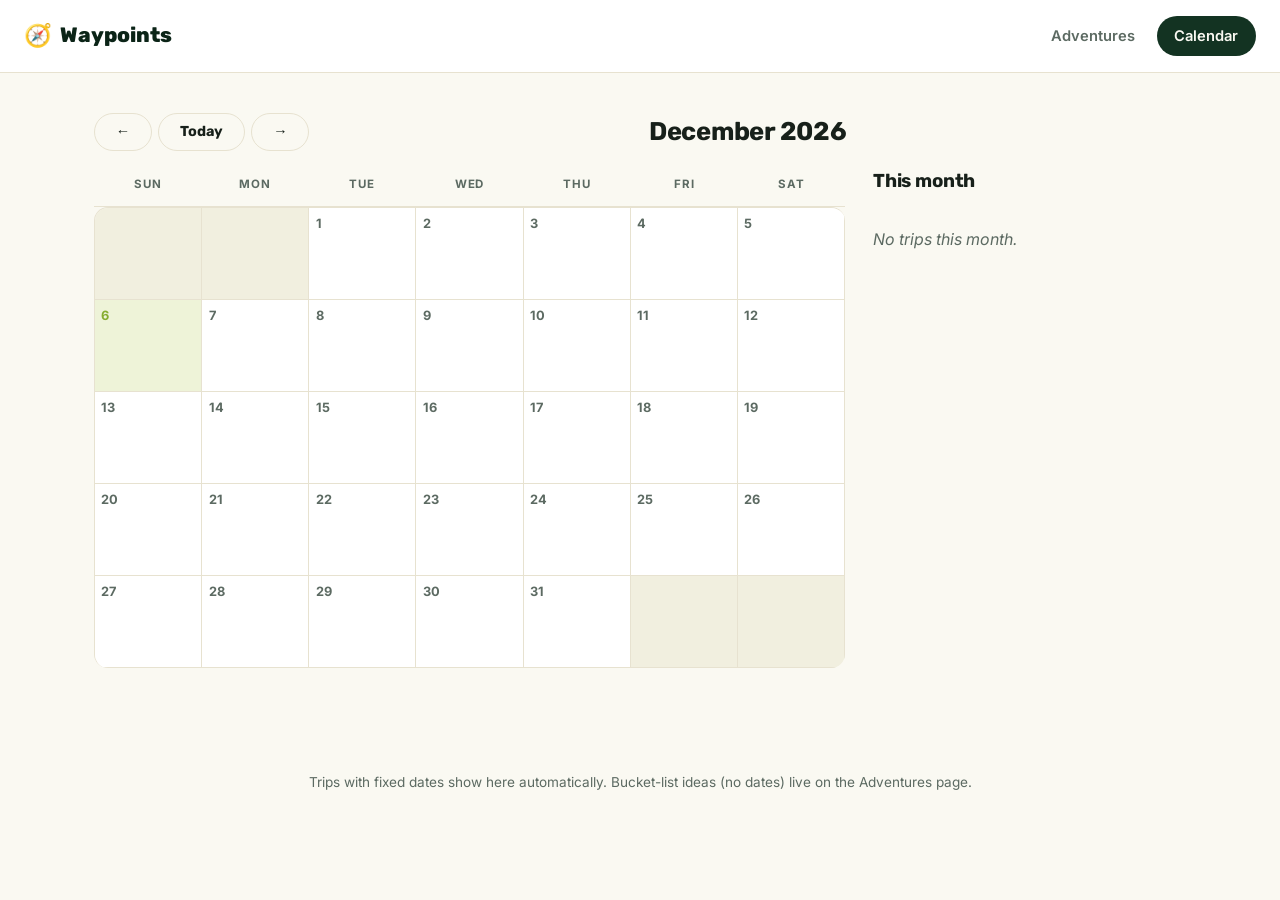
==== calendar.html @ 16d85316 "Add Waypoints adventure site (adventures list, calendar, per-trip pages)" ====
<!doctype html>
<html lang="en">
<head>
<meta charset="utf-8">
<meta name="viewport" content="width=device-width, initial-scale=1">
<title>Waypoints — Calendar</title>
<link rel="preconnect" href="https://fonts.googleapis.com">
<link href="https://fonts.googleapis.com/css2?family=Rubik:wght@500;600;700;800&family=Inter:wght@400;500;600;700&display=swap" rel="stylesheet">
<link rel="stylesheet" href="assets/css/styles.css">
</head>
<body>
<header class="site-header">
  <div class="brand"><span class="brand__mark">🧭</span> Waypoints</div>
  <nav class="nav">
    <a class="nav__link" data-page="home" href="index.html">Adventures</a>
    <a class="nav__link is-active" data-page="calendar" href="calendar.html">Calendar</a>
  </nav>
</header>

<main>
  <div class="cal-header">
    <div class="cal-nav">
      <button class="btn btn--ghost" id="cal-prev">&larr;</button>
      <button class="btn btn--ghost" id="cal-today">Today</button>
      <button class="btn btn--ghost" id="cal-next">&rarr;</button>
    </div>
    <h2 id="cal-title">&nbsp;</h2>
    <div></div>
  </div>

  <div class="cal-layout">
    <div>
      <div class="cal-weekdays">
        <div>Sun</div><div>Mon</div><div>Tue</div><div>Wed</div><div>Thu</div><div>Fri</div><div>Sat</div>
      </div>
      <div class="cal-grid" id="cal-grid"></div>
    </div>
    <div>
      <h3 style="margin-top:0">This month</h3>
      <div class="legend" id="cal-legend"></div>
    </div>
  </div>
</main>

<footer class="site-footer">Trips with fixed dates show here automatically. Bucket-list ideas (no dates) live on the <a href="index.html">Adventures</a> page.</footer>

<script src="assets/js/data.js"></script>
<script src="assets/js/utils.js"></script>
<script src="assets/js/calendar.js"></script>
</body>
</html>
---- assets/css/styles.css ----
:root {
  --cream: #faf9f2;
  --cream-deep: #f1efdf;
  --card-bg: #ffffff;
  --ink: #17201a;
  --ink-soft: #5c6a62;
  --forest: #133322;
  --forest-deep: #0b2417;
  --lime: #a0cc3d;
  --lime-deep: #86ad2f;
  --border: #e7e2d0;
  --radius-lg: 20px;
  --radius: 14px;
  --shadow: 0 1px 2px rgba(23, 32, 26, 0.05), 0 10px 24px rgba(23, 32, 26, 0.06);
  --shadow-lg: 0 20px 45px rgba(11, 36, 23, 0.18);
}

@media (prefers-color-scheme: dark) {
  :root {
    --cream: #121613;
    --cream-deep: #1a201b;
    --card-bg: #1c2320;
    --ink: #edf1ea;
    --ink-soft: #9aa89f;
    --forest: #7fbe98;
    --forest-deep: #a9d4bc;
    --lime: #b7dd5a;
    --lime-deep: #d3f07f;
    --border: #2b332d;
    --shadow: 0 1px 2px rgba(0, 0, 0, 0.3), 0 10px 24px rgba(0, 0, 0, 0.25);
    --shadow-lg: 0 20px 45px rgba(0, 0, 0, 0.55);
  }
}

* { box-sizing: border-box; }

html, body {
  margin: 0;
  padding: 0;
  background: var(--cream);
  color: var(--ink);
  font-family: "Inter", -apple-system, BlinkMacSystemFont, "Segoe UI", Roboto, sans-serif;
  line-height: 1.5;
}

h1, h2, h3 {
  font-family: "Rubik", "Inter", sans-serif;
  font-weight: 700;
  line-height: 1.12;
  letter-spacing: -0.01em;
  color: var(--ink);
}

a { color: inherit; text-decoration: none; }
img { max-width: 100%; display: block; }

.eyebrow {
  display: inline-block;
  font-size: 0.72rem;
  font-weight: 700;
  text-transform: uppercase;
  letter-spacing: 0.14em;
  color: var(--forest);
}

/* Header / nav */
.site-header {
  position: sticky;
  top: 0;
  z-index: 20;
  display: flex;
  align-items: center;
  justify-content: space-between;
  padding: 1rem 1.5rem;
  background: var(--card-bg);
  border-bottom: 1px solid var(--border);
}

.brand {
  display: flex;
  align-items: center;
  gap: 0.5rem;
  font-family: "Rubik", sans-serif;
  font-size: 1.3rem;
  font-weight: 800;
  color: var(--forest-deep);
}
.brand__mark { font-size: 1.4rem; }

.nav { display: flex; gap: 0.25rem; }
.nav__link {
  padding: 0.55rem 1.1rem;
  border-radius: 999px;
  font-weight: 600;
  font-size: 0.92rem;
  color: var(--ink-soft);
}
.nav__link:hover { background: var(--cream-deep); }
.nav__link.is-active { background: var(--forest); color: var(--cream); }

main { max-width: 1140px; margin: 0 auto; padding: 0 1.5rem 4rem; }

/* Hero (full-bleed photo, dark overlay — Atlas Obscura style) */
.hero {
  position: relative;
  padding: 6rem 1.5rem 5rem;
  text-align: center;
  background: linear-gradient(to bottom, rgba(6, 16, 10, 0.35), rgba(6, 16, 10, 0.78)), url('img/hero.svg');
  background-size: cover;
  background-position: center;
  color: #fdfcf6;
  overflow: hidden;
}
.hero .eyebrow {
  color: var(--lime);
  background: rgba(255, 255, 255, 0.08);
  padding: 0.4rem 0.9rem;
  border-radius: 999px;
  border: 1px solid rgba(255, 255, 255, 0.18);
}
.hero h1 {
  font-size: clamp(2.4rem, 5vw, 3.6rem);
  margin: 1rem 0 0.6rem;
  color: #ffffff;
}
.hero p { color: #e8e6d8; font-size: 1.15rem; max-width: 34rem; margin: 0 auto; }

.stat-row {
  display: flex;
  justify-content: center;
  gap: 0.75rem;
  margin-top: 2.5rem;
  flex-wrap: wrap;
}
.stat {
  text-align: center;
  background: rgba(255, 255, 255, 0.08);
  border: 1px solid rgba(255, 255, 255, 0.18);
  backdrop-filter: blur(6px);
  border-radius: var(--radius);
  padding: 0.9rem 1.6rem;
  min-width: 8rem;
}
.stat__num { display: block; font-family: "Rubik", sans-serif; font-size: 2rem; color: var(--lime); font-weight: 800; }
.stat__label { font-size: 0.78rem; color: #e8e6d8; text-transform: uppercase; letter-spacing: 0.08em; }

.section { margin-top: 3.5rem; }
.section__head {
  display: flex;
  align-items: baseline;
  justify-content: space-between;
  margin-bottom: 1.4rem;
  gap: 1rem;
  flex-wrap: wrap;
}
.section__head h2 { font-size: 1.65rem; margin: 0.25rem 0 0; }
.section__head span { color: var(--ink-soft); font-size: 0.95rem; }

.grid {
  display: grid;
  grid-template-columns: repeat(auto-fill, minmax(270px, 1fr));
  gap: 1.5rem;
}

/* Cards — flat, cream, rounded, Much Better Adventures style */
.card {
  display: flex;
  flex-direction: column;
  background: var(--card-bg);
  border-radius: var(--radius-lg);
  overflow: hidden;
  box-shadow: var(--shadow);
  border: 1px solid var(--border);
  transition: transform 0.18s ease, box-shadow 0.18s ease;
}
.card:hover { transform: translateY(-4px); box-shadow: var(--shadow-lg); }

.card__image {
  height: 170px;
  background-size: cover;
  background-position: center;
  background-color: var(--cream-deep);
  position: relative;
  display: flex;
  align-items: flex-start;
  padding: 0.7rem;
}
.card__body { padding: 1.1rem 1.2rem 1.4rem; display: flex; flex-direction: column; gap: 0.3rem; }
.card__title { font-size: 1.15rem; margin: 0.15rem 0 0; }
.card__location { color: var(--forest); font-weight: 700; font-size: 0.72rem; text-transform: uppercase; letter-spacing: 0.1em; margin: 0; }
.card__date { color: var(--ink-soft); font-size: 0.85rem; margin: 0; font-weight: 600; }
.card__summary { font-size: 0.92rem; color: var(--ink-soft); margin: 0.4rem 0 0; }

/* Pill badges */
.badge {
  display: inline-block;
  font-size: 0.68rem;
  font-weight: 700;
  text-transform: uppercase;
  letter-spacing: 0.06em;
  padding: 0.35rem 0.75rem;
  border-radius: 999px;
  background: var(--card-bg);
  color: var(--ink);
  box-shadow: 0 1px 3px rgba(0,0,0,0.15);
}
.badge--upcoming { background: var(--forest); color: #fdfcf6; }
.badge--active { background: var(--lime); color: var(--forest-deep); }
.badge--past { background: var(--ink); color: #fdfcf6; }
.badge--idea { background: var(--lime-deep); color: var(--forest-deep); }

.tag-list { display: flex; flex-wrap: wrap; gap: 0.4rem; margin-top: 0.6rem; }
.tag {
  font-size: 0.72rem;
  font-weight: 600;
  background: var(--cream-deep);
  border: 1px solid var(--border);
  color: var(--ink-soft);
  padding: 0.25rem 0.7rem;
  border-radius: 999px;
}

.empty-state { color: var(--ink-soft); font-style: italic; }

/* Buttons — pill, forest / lime, Much Better Adventures style */
.btn {
  display: inline-flex;
  align-items: center;
  gap: 0.4rem;
  padding: 0.6rem 1.3rem;
  border-radius: 999px;
  border: 1px solid var(--forest);
  background: var(--forest);
  color: var(--cream);
  font-weight: 700;
  font-family: "Rubik", sans-serif;
  cursor: pointer;
  font-size: 0.9rem;
}
.btn--ghost { background: transparent; color: var(--ink); border-color: var(--border); }
.btn--accent { background: var(--lime); border-color: var(--lime); color: var(--forest-deep); }
.btn:hover { filter: brightness(1.1); }

/* Calendar */
.cal-header {
  display: flex;
  align-items: center;
  justify-content: space-between;
  margin: 2.5rem 0 1.25rem;
  flex-wrap: wrap;
  gap: 0.75rem;
}
.cal-header h2 { margin: 0; font-size: 1.6rem; min-width: 12rem; text-align: center; }
.cal-nav { display: flex; gap: 0.4rem; }

.cal-layout { display: grid; grid-template-columns: 2.4fr 1fr; gap: 1.75rem; align-items: start; }
@media (max-width: 800px) { .cal-layout { grid-template-columns: 1fr; } }

.cal-weekdays, .cal-grid {
  display: grid;
  grid-template-columns: repeat(7, 1fr);
}
.cal-weekdays {
  color: var(--ink-soft);
  font-size: 0.72rem;
  font-weight: 700;
  text-transform: uppercase;
  letter-spacing: 0.08em;
  padding-bottom: 0.5rem;
  border-bottom: 1px solid var(--border);
}
.cal-weekdays > div { text-align: center; padding: 0.3rem; }

.cal-grid {
  border-left: 1px solid var(--border);
  border-top: 1px solid var(--border);
  border-radius: var(--radius);
  overflow: hidden;
}
.cal-cell {
  min-height: 92px;
  border-right: 1px solid var(--border);
  border-bottom: 1px solid var(--border);
  padding: 0.4rem;
  background: var(--card-bg);
  display: flex;
  flex-direction: column;
  gap: 0.2rem;
}
.cal-cell--empty { background: var(--cream-deep); }
.cal-cell--today { background: rgba(160, 204, 61, 0.14); }
.cal-cell__num { font-size: 0.8rem; color: var(--ink-soft); font-weight: 700; }
.cal-cell--today .cal-cell__num { color: var(--lime-deep); }
.cal-cell__bars { display: flex; flex-direction: column; gap: 2px; overflow: hidden; }
.cal-bar {
  font-size: 0.66rem;
  font-weight: 600;
  color: #fff;
  padding: 2px 5px;
  border-radius: 5px;
  white-space: nowrap;
  overflow: hidden;
  text-overflow: ellipsis;
  display: block;
}

.legend { display: flex; flex-direction: column; gap: 0.6rem; }
.legend-item {
  display: flex;
  gap: 0.6rem;
  align-items: flex-start;
  padding: 0.7rem 0.8rem;
  border-radius: var(--radius);
  border: 1px solid var(--border);
  background: var(--card-bg);
}
.legend-item:hover { background: var(--cream-deep); }
.legend-item__swatch { width: 10px; height: 10px; border-radius: 50%; margin-top: 0.35rem; flex-shrink: 0; }
.legend-item__text { display: flex; flex-direction: column; font-size: 0.85rem; }
.legend-item__text strong { font-family: "Rubik", sans-serif; }
.legend-item__text span { color: var(--ink-soft); font-size: 0.78rem; }

/* Trip detail — full-bleed hero like Atlas Obscura destination pages */
.trip-hero {
  height: 380px;
  border-radius: var(--radius-lg);
  background-size: cover;
  background-position: center;
  background-color: var(--cream-deep);
  margin-top: 1.5rem;
  display: flex;
  align-items: flex-end;
  overflow: hidden;
  position: relative;
}
.trip-hero__overlay {
  width: 100%;
  padding: 2.2rem;
  background: linear-gradient(to top, rgba(8, 14, 10, 0.92), rgba(8, 14, 10, 0.15) 70%, transparent);
  color: #fff;
}
.trip-hero__overlay h1 { color: #fff; margin: 0.5rem 0; font-size: clamp(1.8rem, 4vw, 2.6rem); }
.trip-hero__meta { color: #e8e6d8; margin: 0; font-weight: 600; }

.trip-body { padding-top: 1.75rem; }
.trip-summary { font-size: 1.2rem; color: var(--ink-soft); }

.chip-row { display: flex; flex-wrap: wrap; gap: 0.75rem; margin: 1.4rem 0; }
.chip {
  display: flex;
  flex-direction: column;
  padding: 0.55rem 1rem;
  border-radius: var(--radius);
  background: var(--cream-deep);
  border: 1px solid var(--border);
  min-width: 100px;
}
.chip__label { font-size: 0.68rem; text-transform: uppercase; letter-spacing: 0.06em; color: var(--ink-soft); font-weight: 700; }
.chip__value { font-weight: 700; font-family: "Rubik", sans-serif; color: var(--forest-deep); }

.trip-section { margin-top: 2.25rem; }
.trip-section h2 { font-size: 1.35rem; margin-bottom: 0.8rem; }

.itinerary { list-style: none; margin: 0; padding: 0; display: flex; flex-direction: column; gap: 1.1rem; }
.itinerary li { display: flex; gap: 1rem; }
.itinerary__day {
  flex-shrink: 0;
  width: 5.5rem;
  font-weight: 700;
  font-family: "Rubik", sans-serif;
  color: var(--lime-deep);
  font-size: 0.85rem;
  padding-top: 0.15rem;
}
.itinerary p { margin: 0.2rem 0 0; color: var(--ink-soft); }

.highlights { padding-left: 1.2rem; color: var(--ink-soft); }
.highlights li { margin-bottom: 0.4rem; }

.gallery { display: grid; grid-template-columns: repeat(auto-fill, minmax(150px, 1fr)); gap: 0.7rem; }
.gallery__thumb {
  aspect-ratio: 4 / 3;
  background-size: cover;
  background-position: center;
  border-radius: var(--radius);
  border: 1px solid var(--border);
  cursor: pointer;
  padding: 0;
  transition: transform 0.15s ease;
}
.gallery__thumb:hover { transform: scale(1.03); }

.trip-report p { color: var(--ink); }

.back-link { margin-top: 2.75rem; }

.participants { color: var(--ink-soft); }

.not-found { text-align: center; padding: 4rem 1rem; }

.lightbox {
  position: fixed;
  inset: 0;
  background: rgba(6, 10, 8, 0.94);
  display: none;
  align-items: center;
  justify-content: center;
  z-index: 100;
}
.lightbox.is-open { display: flex; }
.lightbox__img { max-width: 88vw; max-height: 82vh; border-radius: 10px; }
.lightbox__close, .lightbox__prev, .lightbox__next {
  position: absolute;
  background: rgba(255,255,255,0.1);
  color: #fff;
  border: none;
  font-size: 1.5rem;
  cursor: pointer;
  border-radius: 50%;
  width: 44px;
  height: 44px;
}
.lightbox__close { top: 1.5rem; right: 1.5rem; }
.lightbox__prev { left: 1.5rem; top: 50%; transform: translateY(-50%); }
.lightbox__next { right: 1.5rem; top: 50%; transform: translateY(-50%); }
.lightbox__close:hover, .lightbox__prev:hover, .lightbox__next:hover { background: rgba(255,255,255,0.25); }

.site-footer {
  text-align: center;
  padding: 2.5rem 1rem 3rem;
  color: var(--ink-soft);
  font-size: 0.85rem;
}
.site-footer code {
  background: var(--cream-deep);
  padding: 0.1rem 0.4rem;
  border-radius: 4px;
}
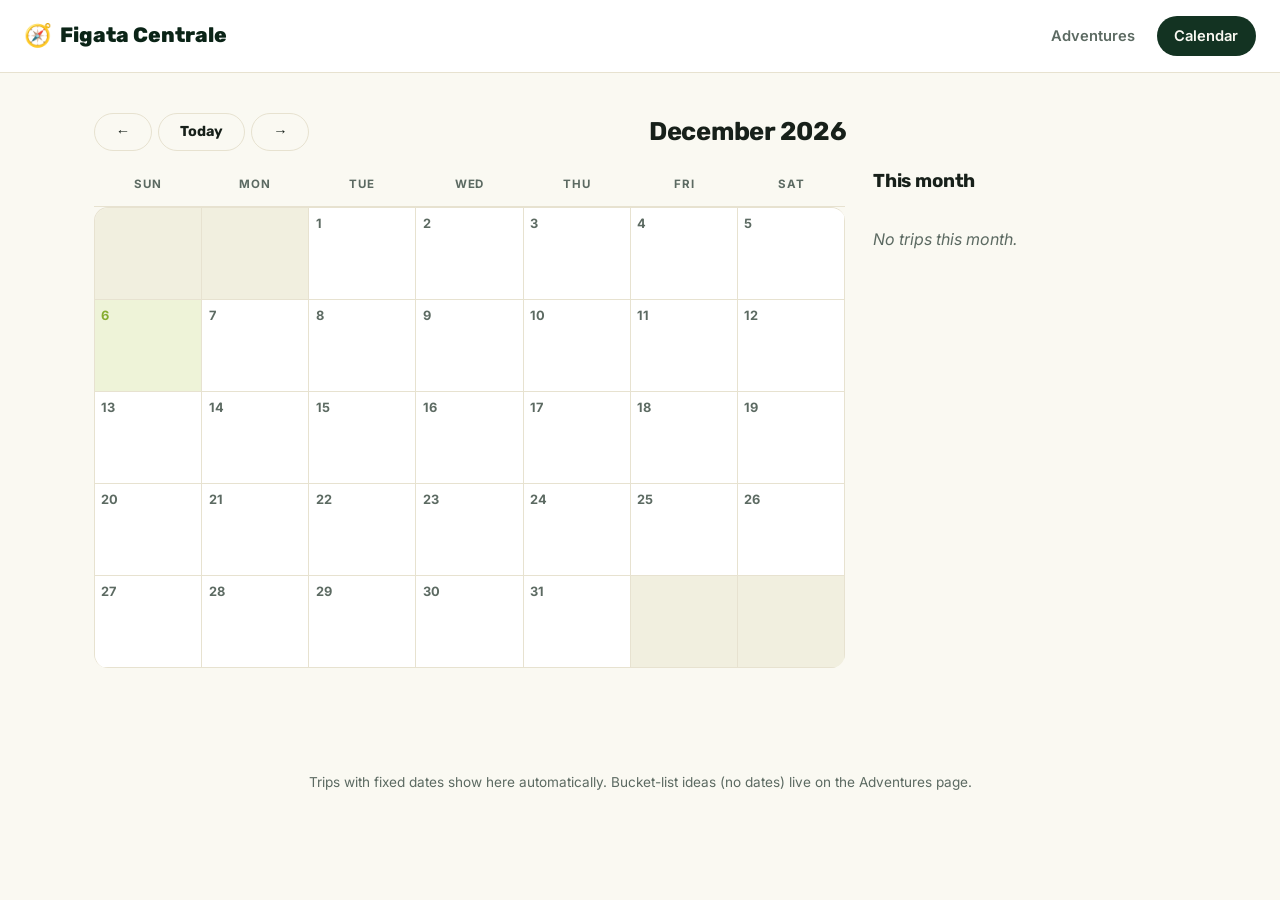
==== commit e2c87441: "Rename site brand from Waypoints to Figata Centrale" ====
--- a/calendar.html
+++ b/calendar.html
@@ -3,14 +3,14 @@
 <head>
 <meta charset="utf-8">
 <meta name="viewport" content="width=device-width, initial-scale=1">
-<title>Waypoints — Calendar</title>
+<title>Figata Centrale — Calendar</title>
 <link rel="preconnect" href="https://fonts.googleapis.com">
 <link href="https://fonts.googleapis.com/css2?family=Rubik:wght@500;600;700;800&family=Inter:wght@400;500;600;700&display=swap" rel="stylesheet">
 <link rel="stylesheet" href="assets/css/styles.css">
 </head>
 <body>
 <header class="site-header">
-  <div class="brand"><span class="brand__mark">🧭</span> Waypoints</div>
+  <div class="brand"><span class="brand__mark">🧭</span> Figata Centrale</div>
   <nav class="nav">
     <a class="nav__link" data-page="home" href="index.html">Adventures</a>
     <a class="nav__link is-active" data-page="calendar" href="calendar.html">Calendar</a>
--- a/assets/css/styles.css
+++ b/assets/css/styles.css
@@ -357,6 +357,8 @@
 }
 .chip__label { font-size: 0.68rem; text-transform: uppercase; letter-spacing: 0.06em; color: var(--ink-soft); font-weight: 700; }
 .chip__value { font-weight: 700; font-family: "Rubik", sans-serif; color: var(--forest-deep); }
+.chip__value a { text-underline-offset: 2px; }
+.chip__value a:hover { text-decoration: underline; }
 
 .trip-section { margin-top: 2.25rem; }
 .trip-section h2 { font-size: 1.35rem; margin-bottom: 0.8rem; }
@@ -389,6 +391,14 @@
   transition: transform 0.15s ease;
 }
 .gallery__thumb:hover { transform: scale(1.03); }
+
+.video-list { display: grid; grid-template-columns: repeat(auto-fill, minmax(280px, 1fr)); gap: 1rem; }
+.video-list video {
+  width: 100%;
+  border-radius: var(--radius);
+  border: 1px solid var(--border);
+  background: #000;
+}
 
 .trip-report p { color: var(--ink); }
 
